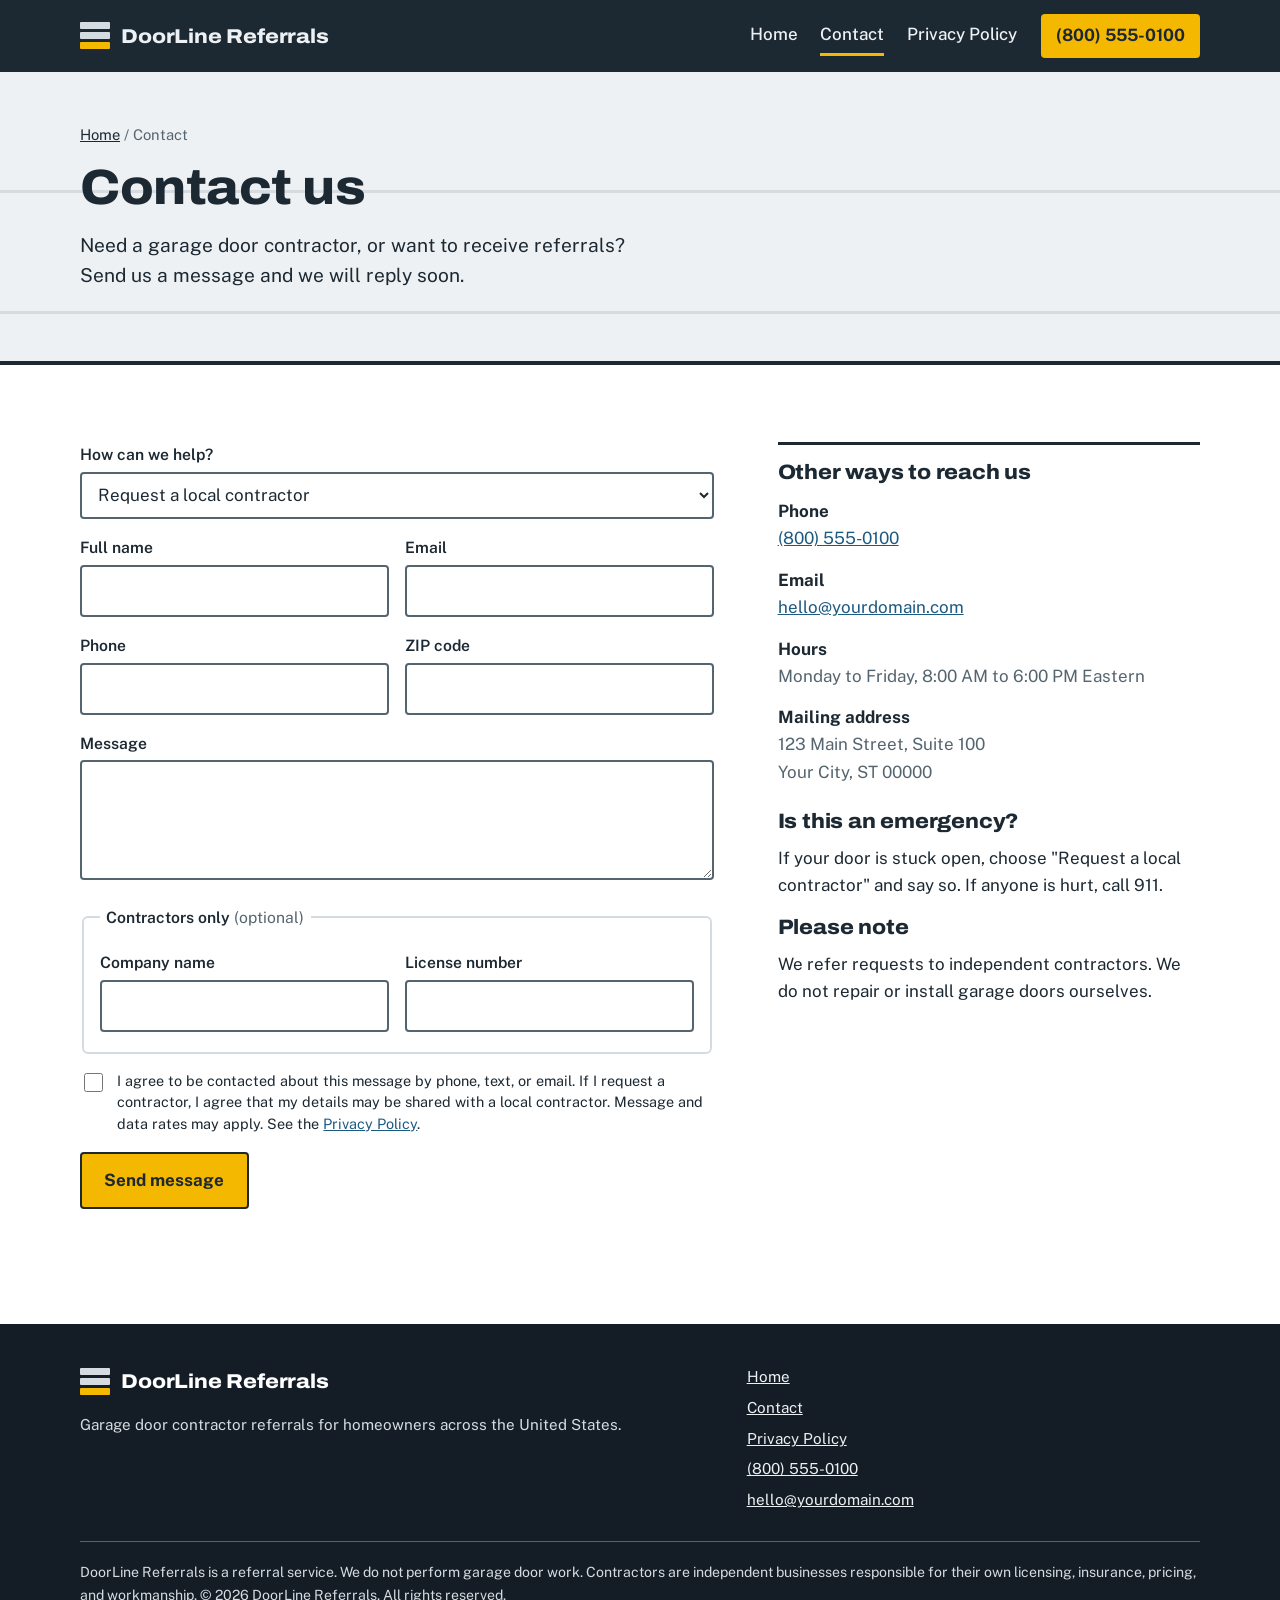
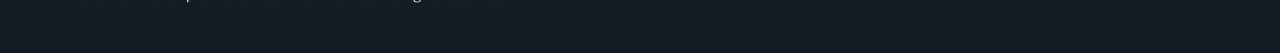
==== contact.html @ 8996b543 "Add files via upload" ====
<!DOCTYPE html>
<html lang="en-US">
<head>
<meta charset="utf-8">
<meta name="viewport" content="width=device-width, initial-scale=1">
<title>Contact DoorLine Referrals | Garage Door Referral Requests</title>
<meta name="description" content="Request a local garage door contractor, join our network as a contractor, or ask a question. Send a message to DoorLine Referrals.">
<link rel="canonical" href="https://www.yourdomain.com/contact.html">
<meta name="robots" content="index, follow, max-image-preview:large">
<meta property="og:type" content="website">
<meta property="og:title" content="Contact DoorLine Referrals">
<meta property="og:description" content="Request a garage door contractor or join our contractor network.">
<meta property="og:url" content="https://www.yourdomain.com/contact.html">
<meta name="theme-color" content="#1c2832">
<link rel="preconnect" href="https://fonts.googleapis.com">
<link rel="preconnect" href="https://fonts.gstatic.com" crossorigin>
<link rel="stylesheet" href="https://fonts.googleapis.com/css2?family=Archivo:wdth,wght@75..125,500..900&family=Public+Sans:wght@400;500;600;700&display=swap">
<link rel="stylesheet" href="styles.css">
<script type="application/ld+json">
{
  "@context": "https://schema.org",
  "@graph": [
    {
      "@type": "Organization",
      "@id": "https://www.yourdomain.com/#organization",
      "name": "DoorLine Referrals",
      "url": "https://www.yourdomain.com/",
      "telephone": "+1-800-555-0100",
      "email": "hello@yourdomain.com",
      "areaServed": { "@type": "Country", "name": "United States" },
      "contactPoint": {
        "@type": "ContactPoint",
        "contactType": "customer service",
        "telephone": "+1-800-555-0100",
        "email": "hello@yourdomain.com",
        "areaServed": "US",
        "availableLanguage": "English"
      }
    },
    {
      "@type": "ContactPage",
      "@id": "https://www.yourdomain.com/contact.html#webpage",
      "url": "https://www.yourdomain.com/contact.html",
      "name": "Contact DoorLine Referrals",
      "description": "Contact page for garage door referral requests and contractor applications.",
      "isPartOf": { "@id": "https://www.yourdomain.com/#website" },
      "about": { "@id": "https://www.yourdomain.com/#organization" },
      "breadcrumb": { "@id": "https://www.yourdomain.com/contact.html#breadcrumb" },
      "inLanguage": "en-US"
    },
    {
      "@type": "BreadcrumbList",
      "@id": "https://www.yourdomain.com/contact.html#breadcrumb",
      "itemListElement": [
        { "@type": "ListItem", "position": 1, "name": "Home", "item": "https://www.yourdomain.com/" },
        { "@type": "ListItem", "position": 2, "name": "Contact", "item": "https://www.yourdomain.com/contact.html" }
      ]
    },
    {
      "@type": "FAQPage",
      "@id": "https://www.yourdomain.com/contact.html#faq",
      "mainEntity": [
        {
          "@type": "Question",
          "name": "How do I request a garage door contractor?",
          "acceptedAnswer": { "@type": "Answer", "text": "Choose Request a local contractor in the form, add your ZIP code and a short note about the problem, and send it. A local contractor will contact you." }
        },
        {
          "@type": "Question",
          "name": "How can a garage door company join your network?",
          "acceptedAnswer": { "@type": "Answer", "text": "Choose Join as a contractor in the form. Share your company name, license details, and the ZIP codes you serve. We will review your details and reply by email." }
        }
      ]
    }
  ]
}
</script>
</head>
<body>
<a class="skip" href="#main">Skip to main content</a>

<header class="site-header">
  <div class="wrap bar">
    <a class="brand" href="index.html" aria-label="DoorLine Referrals home">
      <span class="brand-mark" aria-hidden="true"><i></i><i></i><i></i></span>
      <span class="brand-name">DoorLine Referrals</span>
    </a>
    <nav aria-label="Main">
      <a href="index.html">Home</a>
      <a href="contact.html" aria-current="page">Contact</a>
      <a href="privacy-policy.html">Privacy Policy</a>
    </nav>
    <a class="tel" href="tel:+18005550100">(800) 555-0100</a>
  </div>
</header>

<main id="main">

  <section class="hero small" aria-labelledby="page-title">
    <div class="wrap">
      <p class="crumbs"><a href="index.html">Home</a> / Contact</p>
      <h1 id="page-title">Contact us</h1>
      <p class="lead">Need a garage door contractor, or want to receive referrals? Send us a message and we will reply soon.</p>
    </div>
  </section>

  <section class="section" aria-label="Contact form and details">
    <div class="wrap contact-grid">

      <form id="contact-form" data-form action="https://formspree.io/f/YOUR_FORM_ID" method="POST">
        <input type="hidden" name="form_name" value="Contact page">
        <input type="hidden" name="_subject" value="New message from the contact page">
        <div class="hp" aria-hidden="true"><label>Leave this field empty<input type="text" name="_gotcha" tabindex="-1" autocomplete="off"></label></div>

        <div class="field">
          <label for="topic">How can we help?</label>
          <select id="topic" name="topic" required>
            <option value="homeowner">Request a local contractor</option>
            <option value="contractor">Join as a contractor</option>
            <option value="question">Ask a general question</option>
            <option value="privacy">Privacy request</option>
          </select>
        </div>

        <div class="row">
          <div class="field">
            <label for="c-name">Full name</label>
            <input type="text" id="c-name" name="name" autocomplete="name" required>
          </div>
          <div class="field">
            <label for="c-email">Email</label>
            <input type="email" id="c-email" name="email" autocomplete="email" required>
          </div>
        </div>

        <div class="row">
          <div class="field">
            <label for="c-phone">Phone</label>
            <input type="tel" id="c-phone" name="phone" autocomplete="tel" inputmode="tel" required>
          </div>
          <div class="field">
            <label for="c-zip">ZIP code</label>
            <input type="text" id="c-zip" name="zip" autocomplete="postal-code" inputmode="numeric" pattern="[0-9]{5}" maxlength="5" required>
          </div>
        </div>

        <div class="field">
          <label for="c-msg">Message</label>
          <textarea id="c-msg" name="message" required></textarea>
        </div>

        <fieldset class="field" style="border:2px solid var(--panel);border-radius:6px;padding:1rem 1rem .2rem;margin-bottom:1rem">
          <legend style="padding:0 .4rem">Contractors only <span class="opt">(optional)</span></legend>
          <div class="row">
            <div class="field">
              <label for="c-company">Company name</label>
              <input type="text" id="c-company" name="company" autocomplete="organization">
            </div>
            <div class="field">
              <label for="c-license">License number</label>
              <input type="text" id="c-license" name="license">
            </div>
          </div>
        </fieldset>

        <label class="consent">
          <input type="checkbox" name="consent" value="yes" required>
          <span>I agree to be contacted about this message by phone, text, or email. If I request a contractor, I agree that my details may be shared with a local contractor. Message and data rates may apply. See the <a href="privacy-policy.html">Privacy Policy</a>.</span>
        </label>
        <button class="btn" type="submit">Send message</button>
        <p class="form-status" role="status" aria-live="polite"></p>
      </form>

      <aside class="side" aria-label="Contact details">
        <h2>Other ways to reach us</h2>
        <dl>
          <dt>Phone</dt>
          <dd><a href="tel:+18005550100">(800) 555-0100</a></dd>
          <dt>Email</dt>
          <dd><a href="mailto:hello@yourdomain.com">hello@yourdomain.com</a></dd>
          <dt>Hours</dt>
          <dd>Monday to Friday, 8:00 AM to 6:00 PM Eastern</dd>
          <dt>Mailing address</dt>
          <dd>123 Main Street, Suite 100<br>Your City, ST 00000</dd>
        </dl>
        <h2>Is this an emergency?</h2>
        <p>If your door is stuck open, choose "Request a local contractor" and say so. If anyone is hurt, call 911.</p>
        <h2>Please note</h2>
        <p>We refer requests to independent contractors. We do not repair or install garage doors ourselves.</p>
      </aside>

    </div>
  </section>

</main>

<footer class="site-footer">
  <div class="wrap">
    <div class="foot">
      <div>
        <a class="brand" href="index.html"><span class="brand-mark" aria-hidden="true"><i></i><i></i><i></i></span><span class="brand-name">DoorLine Referrals</span></a>
        <p style="margin-top:1rem">Garage door contractor referrals for homeowners across the United States.</p>
      </div>
      <ul>
        <li><a href="index.html">Home</a></li>
        <li><a href="contact.html">Contact</a></li>
        <li><a href="privacy-policy.html">Privacy Policy</a></li>
        <li><a href="tel:+18005550100">(800) 555-0100</a></li>
        <li><a href="mailto:hello@yourdomain.com">hello@yourdomain.com</a></li>
      </ul>
    </div>
    <p class="disclosure">DoorLine Referrals is a referral service. We do not perform garage door work. Contractors are independent businesses responsible for their own licensing, insurance, pricing, and workmanship. &copy; 2026 DoorLine Referrals. All rights reserved.</p>
  </div>
</footer>

<script src="script.js" defer></script>
</body>
</html>
---- styles.css ----
:root{
  --ink:#1c2832;
  --ink-deep:#141d25;
  --steel:#55656f;
  --panel:#d5dce1;
  --door:#eef1f3;
  --white:#ffffff;
  --signal:#f5b800;
  --signal-hi:#ffc933;
  --blue:#1d5a82;
  --ok:#1f6f4a;
  --err:#a32d2d;
  --f-head:"Archivo","Segoe UI",system-ui,Arial,sans-serif;
  --f-body:"Public Sans","Segoe UI",system-ui,Arial,sans-serif;
  --max:1120px;
}
*,*::before,*::after{box-sizing:border-box}
html{scroll-behavior:smooth}
body{margin:0;font-family:var(--f-body);font-size:1.0625rem;line-height:1.6;color:var(--ink);background:var(--white)}
img,svg{max-width:100%;display:block}
a{color:var(--blue)}
a:hover{color:var(--ink)}
:focus-visible{outline:3px solid var(--signal);outline-offset:3px;box-shadow:0 0 0 5px var(--ink)}
.wrap{width:min(100% - 2.5rem,var(--max));margin-inline:auto}
.skip{position:absolute;left:-999px;top:0;background:var(--signal);color:var(--ink);padding:.6rem 1rem;z-index:20;font-weight:700}
.skip:focus{left:0}

h1,h2,h3{font-family:var(--f-head);font-stretch:108%;line-height:1.08;letter-spacing:-.01em;margin:0 0 .6em;color:var(--ink)}
h1{font-size:clamp(2.35rem,5.2vw,3.9rem);font-weight:800}
h2{font-size:clamp(1.7rem,3.4vw,2.4rem);font-weight:800}
h3{font-size:1.2rem;font-weight:700;letter-spacing:0}
p{margin:0 0 1em;max-width:62ch}

/* header */
.site-header{background:var(--ink);color:var(--door)}
.bar{display:flex;align-items:center;gap:1.5rem;padding-block:.9rem;flex-wrap:wrap}
.brand{display:flex;align-items:center;gap:.7rem;text-decoration:none;color:var(--door);margin-right:auto}
.brand-mark{display:grid;gap:3px;width:30px}
.brand-mark i{display:block;height:7px;background:var(--panel);border-radius:1px}
.brand-mark i:last-child{background:var(--signal)}
.brand-name{font-family:var(--f-head);font-stretch:112%;font-weight:800;font-size:1.25rem;letter-spacing:-.01em}
.site-header nav{display:flex;gap:1.4rem;flex-wrap:wrap}
.site-header nav a{color:var(--door);text-decoration:none;font-weight:500;padding-block:.3rem;border-bottom:3px solid transparent}
.site-header nav a:hover,.site-header nav a[aria-current="page"]{border-bottom-color:var(--signal)}
.tel{color:var(--ink);background:var(--signal);text-decoration:none;font-weight:700;padding:.5rem .95rem;border-radius:4px}
.tel:hover{background:var(--signal-hi);color:var(--ink)}

/* hero: panel seams run behind the content like a closed door */
.hero{background:repeating-linear-gradient(to bottom,var(--door) 0,var(--door) 118px,var(--panel) 118px,var(--panel) 121px);padding-block:clamp(2.5rem,6vw,5rem);border-bottom:4px solid var(--ink)}
.hero-grid{display:grid;grid-template-columns:1.1fr .9fr;gap:clamp(1.8rem,4vw,3.5rem);align-items:center}
.hero h1{margin-bottom:.5em}
.lead{font-size:1.2rem;color:var(--ink);max-width:48ch}
.trust{list-style:none;margin:1.4rem 0 0;padding:0;display:grid;gap:.5rem}
.trust li{padding-left:1.7rem;position:relative;font-weight:500}
.trust li::before{content:"";position:absolute;left:0;top:.45em;width:.95rem;height:.55rem;border-left:3px solid var(--ok);border-bottom:3px solid var(--ok);transform:rotate(-45deg)}

.hero.small{padding-block:clamp(2rem,4vw,3.2rem)}
.hero.small h1{font-size:clamp(2rem,4.4vw,3.1rem);margin-bottom:.3em}

/* quote card with a door that rolls up once on load */
.quote-wrap{position:relative;border-radius:6px;overflow:hidden;background:var(--white);box-shadow:0 0 0 3px var(--ink)}
.quote{padding:1.6rem}
.quote h2{font-size:1.5rem;margin-bottom:.3em}
.quote .hint{font-size:.95rem;color:var(--steel);margin-bottom:1.1rem}
.door{position:absolute;inset:0;z-index:3;display:grid;grid-template-rows:repeat(4,1fr);background:var(--panel);pointer-events:none;animation:roll 1.3s cubic-bezier(.65,0,.35,1) .6s forwards}
.door span{position:relative;border-bottom:3px solid var(--steel);background:linear-gradient(#e8edf0,#cfd7dc)}
.door span:last-child{border-bottom:0}
.door span:last-child::after{content:"";position:absolute;left:50%;bottom:16px;width:48px;height:8px;margin-left:-24px;border-radius:4px;background:var(--steel)}
@keyframes roll{to{transform:translateY(-101%);visibility:hidden}}

/* forms */
.field{margin-bottom:1rem}
.field label,.field legend{display:block;font-weight:600;margin-bottom:.3rem;font-size:.98rem;padding:0}
.field .opt{font-weight:400;color:var(--steel)}
input[type=text],input[type=tel],input[type=email],select,textarea{width:100%;font:inherit;color:var(--ink);background:var(--white);border:2px solid var(--steel);border-radius:4px;padding:.65rem .75rem;min-height:46px}
textarea{min-height:120px;resize:vertical}
input:focus,select:focus,textarea:focus{border-color:var(--ink)}
.row{display:grid;grid-template-columns:1fr 1fr;gap:0 1rem}
.consent{display:grid;grid-template-columns:auto 1fr;gap:.7rem;align-items:start;font-size:.9rem;color:var(--ink);margin:.4rem 0 1.1rem;line-height:1.5}
.consent input{width:1.2rem;height:1.2rem;margin-top:.2rem;accent-color:var(--ink)}
.btn{display:inline-block;font:inherit;font-weight:700;cursor:pointer;color:var(--ink);background:var(--signal);border:2px solid var(--ink);border-radius:4px;padding:.8rem 1.4rem;text-decoration:none;min-height:48px}
.btn:hover{background:var(--signal-hi);color:var(--ink)}
.btn:disabled{opacity:.6;cursor:wait}
.btn.full{width:100%}
.form-status{margin:.9rem 0 0;font-weight:600;min-height:1.4em}
.form-status.ok{color:var(--ok)}
.form-status.err{color:var(--err)}
.hp{position:absolute;left:-9999px;height:0;overflow:hidden}

/* sections */
.section{padding-block:clamp(3rem,6vw,5rem)}
.section.tint{background:var(--door)}
.section-head{margin-bottom:2rem;max-width:60ch}
.section-head p{color:var(--steel)}

.steps{list-style:none;margin:0;padding:0;display:grid;grid-template-columns:repeat(3,1fr);gap:2rem;counter-reset:s}
.steps li{counter-increment:s;position:relative;padding-top:4.2rem;border-top:3px solid var(--ink)}
.steps li::before{content:counter(s);position:absolute;top:1rem;left:0;width:2.6rem;height:2.6rem;border-radius:50%;background:var(--ink);color:var(--signal);font-family:var(--f-head);font-weight:800;font-size:1.2rem;display:grid;place-items:center}
.steps p{color:var(--steel)}

.svc{display:grid;grid-template-columns:1fr 1fr;gap:0 3rem;margin:0}
.svc div{border-top:2px solid var(--ink);padding:1rem 0 1.2rem}
.svc dt{font-family:var(--f-head);font-stretch:106%;font-weight:700;font-size:1.2rem;margin-bottom:.25rem}
.svc dd{margin:0;color:var(--steel);max-width:44ch}

.split{display:grid;grid-template-columns:1fr 1fr;gap:clamp(2rem,5vw,4rem);align-items:start}
.checks{list-style:none;margin:0;padding:0;display:grid;gap:1rem}
.checks li{padding-left:1.1rem;border-left:4px solid var(--signal)}
.checks strong{display:block;font-family:var(--f-head);font-stretch:106%}
.checks span{color:var(--steel)}

.warn{background:var(--ink);color:var(--door);padding:1.6rem;border-radius:6px;border-left:8px solid var(--signal)}
.warn h3{color:var(--white);margin-bottom:.4rem}
.warn p{margin:0;max-width:none}

.pro-band{background:var(--ink);color:var(--door);padding-block:clamp(2.6rem,5vw,4rem)}
.pro-band h2{color:var(--white)}
.pro-band p{color:var(--panel)}
.pro-band .grid{display:grid;grid-template-columns:1.4fr auto;gap:2rem;align-items:center}

.faq{max-width:780px}
.faq details{border-top:2px solid var(--ink);padding:1rem 0}
.faq details:last-child{border-bottom:2px solid var(--ink)}
.faq summary{cursor:pointer;font-family:var(--f-head);font-stretch:104%;font-weight:700;font-size:1.15rem;list-style:none;display:flex;justify-content:space-between;gap:1rem}
.faq summary::-webkit-details-marker{display:none}
.faq summary::after{content:"+";font-size:1.5rem;line-height:1;color:var(--blue)}
.faq details[open] summary::after{content:"\2212"}
.faq details p{margin:.7rem 0 0;color:var(--steel)}

/* contact + legal */
.contact-grid{display:grid;grid-template-columns:1.2fr .8fr;gap:clamp(2rem,5vw,4rem);align-items:start}
.side{border-top:3px solid var(--ink);padding-top:1rem}
.side h2{font-size:1.3rem}
.side dl{margin:0 0 1.5rem}
.side dt{font-weight:700;margin-top:.9rem}
.side dd{margin:0;color:var(--steel)}
.legal{max-width:760px}
.legal h2{font-size:1.5rem;margin-top:2.2rem}
.legal ul{padding-left:1.2rem;margin:0 0 1em}
.legal li{margin-bottom:.4rem}
.updated{color:var(--steel);font-weight:500}
.crumbs{font-size:.92rem;margin-bottom:.9rem;color:var(--steel)}
.crumbs a{color:var(--ink)}

/* footer */
.site-footer{background:var(--ink-deep);color:var(--panel);padding-block:2.6rem 2rem;font-size:.95rem}
.foot{display:grid;grid-template-columns:1.4fr 1fr;gap:2rem}
.site-footer a{color:var(--door)}
.site-footer ul{list-style:none;margin:0;padding:0;display:grid;gap:.4rem}
.site-footer .brand-name{color:var(--white)}
.disclosure{border-top:1px solid var(--steel);margin-top:1.8rem;padding-top:1.2rem;font-size:.88rem;max-width:none}

@media (max-width:860px){
  .hero-grid,.split,.contact-grid,.foot,.pro-band .grid{grid-template-columns:1fr}
  .steps{grid-template-columns:1fr}
  .svc{grid-template-columns:1fr}
}
@media (max-width:520px){
  .row{grid-template-columns:1fr}
  .tel{order:3;width:100%;text-align:center}
}
@media (prefers-reduced-motion:reduce){
  html{scroll-behavior:auto}
  .door{display:none}
}
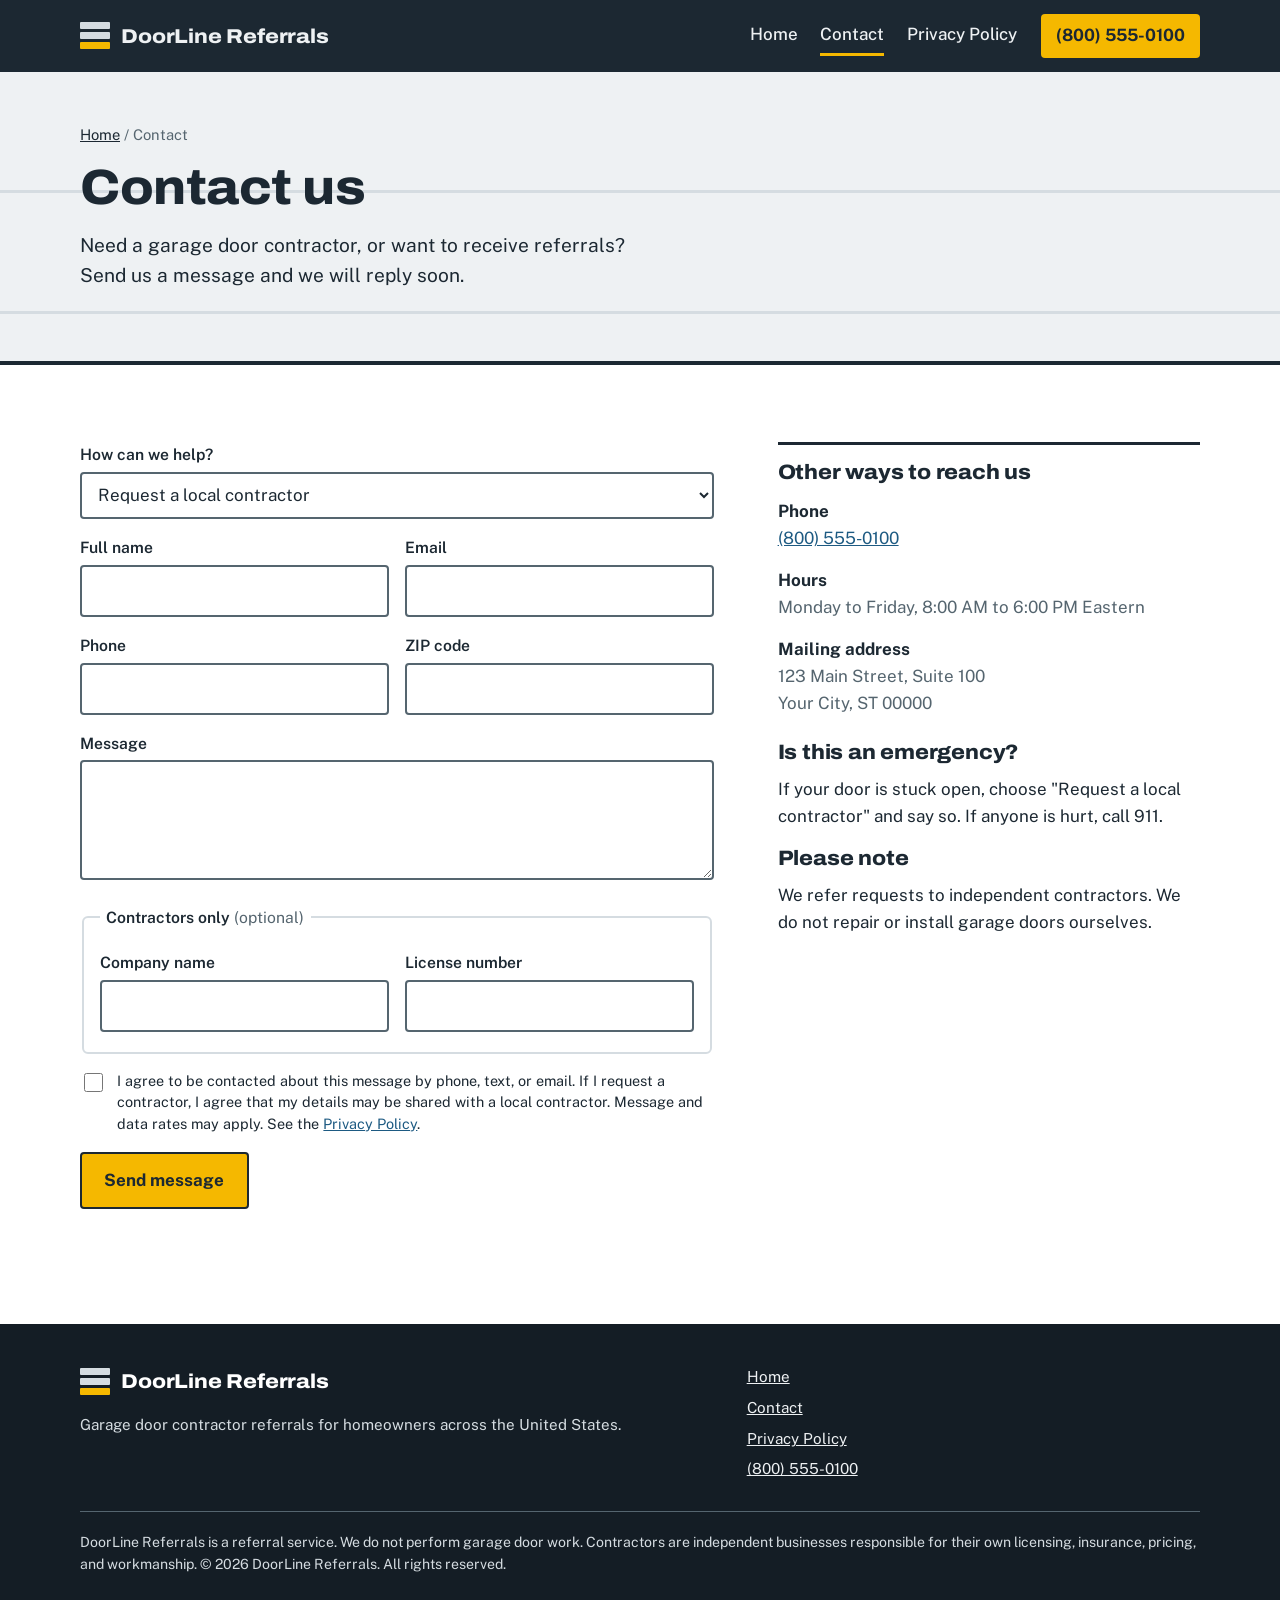
==== commit fda25037: "Update contact.html" ====
--- a/contact.html
+++ b/contact.html
@@ -5,12 +5,12 @@
 <meta name="viewport" content="width=device-width, initial-scale=1">
 <title>Contact DoorLine Referrals | Garage Door Referral Requests</title>
 <meta name="description" content="Request a local garage door contractor, join our network as a contractor, or ask a question. Send a message to DoorLine Referrals.">
-<link rel="canonical" href="https://www.yourdomain.com/contact.html">
+<link rel="canonical" href="https://moderngaragedoors.pages.dev/contact">
 <meta name="robots" content="index, follow, max-image-preview:large">
 <meta property="og:type" content="website">
 <meta property="og:title" content="Contact DoorLine Referrals">
 <meta property="og:description" content="Request a garage door contractor or join our contractor network.">
-<meta property="og:url" content="https://www.yourdomain.com/contact.html">
+<meta property="og:url" content="https://moderngaragedoors.pages.dev/contact">
 <meta name="theme-color" content="#1c2832">
 <link rel="preconnect" href="https://fonts.googleapis.com">
 <link rel="preconnect" href="https://fonts.gstatic.com" crossorigin>
@@ -22,43 +22,41 @@
   "@graph": [
     {
       "@type": "Organization",
-      "@id": "https://www.yourdomain.com/#organization",
+      "@id": "https://moderngaragedoors.pages.dev/#organization",
       "name": "DoorLine Referrals",
-      "url": "https://www.yourdomain.com/",
+      "url": "https://moderngaragedoors.pages.dev/",
       "telephone": "+1-800-555-0100",
-      "email": "hello@yourdomain.com",
       "areaServed": { "@type": "Country", "name": "United States" },
       "contactPoint": {
         "@type": "ContactPoint",
         "contactType": "customer service",
         "telephone": "+1-800-555-0100",
-        "email": "hello@yourdomain.com",
         "areaServed": "US",
         "availableLanguage": "English"
       }
     },
     {
       "@type": "ContactPage",
-      "@id": "https://www.yourdomain.com/contact.html#webpage",
-      "url": "https://www.yourdomain.com/contact.html",
+      "@id": "https://moderngaragedoors.pages.dev/contact#webpage",
+      "url": "https://moderngaragedoors.pages.dev/contact",
       "name": "Contact DoorLine Referrals",
       "description": "Contact page for garage door referral requests and contractor applications.",
-      "isPartOf": { "@id": "https://www.yourdomain.com/#website" },
-      "about": { "@id": "https://www.yourdomain.com/#organization" },
-      "breadcrumb": { "@id": "https://www.yourdomain.com/contact.html#breadcrumb" },
+      "isPartOf": { "@id": "https://moderngaragedoors.pages.dev/#website" },
+      "about": { "@id": "https://moderngaragedoors.pages.dev/#organization" },
+      "breadcrumb": { "@id": "https://moderngaragedoors.pages.dev/contact#breadcrumb" },
       "inLanguage": "en-US"
     },
     {
       "@type": "BreadcrumbList",
-      "@id": "https://www.yourdomain.com/contact.html#breadcrumb",
+      "@id": "https://moderngaragedoors.pages.dev/contact#breadcrumb",
       "itemListElement": [
-        { "@type": "ListItem", "position": 1, "name": "Home", "item": "https://www.yourdomain.com/" },
-        { "@type": "ListItem", "position": 2, "name": "Contact", "item": "https://www.yourdomain.com/contact.html" }
+        { "@type": "ListItem", "position": 1, "name": "Home", "item": "https://moderngaragedoors.pages.dev/" },
+        { "@type": "ListItem", "position": 2, "name": "Contact", "item": "https://moderngaragedoors.pages.dev/contact" }
       ]
     },
     {
       "@type": "FAQPage",
-      "@id": "https://www.yourdomain.com/contact.html#faq",
+      "@id": "https://moderngaragedoors.pages.dev/contact#faq",
       "mainEntity": [
         {
           "@type": "Question",
@@ -176,8 +174,6 @@
         <dl>
           <dt>Phone</dt>
           <dd><a href="tel:+18005550100">(800) 555-0100</a></dd>
-          <dt>Email</dt>
-          <dd><a href="mailto:hello@yourdomain.com">hello@yourdomain.com</a></dd>
           <dt>Hours</dt>
           <dd>Monday to Friday, 8:00 AM to 6:00 PM Eastern</dd>
           <dt>Mailing address</dt>
@@ -206,7 +202,6 @@
         <li><a href="contact.html">Contact</a></li>
         <li><a href="privacy-policy.html">Privacy Policy</a></li>
         <li><a href="tel:+18005550100">(800) 555-0100</a></li>
-        <li><a href="mailto:hello@yourdomain.com">hello@yourdomain.com</a></li>
       </ul>
     </div>
     <p class="disclosure">DoorLine Referrals is a referral service. We do not perform garage door work. Contractors are independent businesses responsible for their own licensing, insurance, pricing, and workmanship. &copy; 2026 DoorLine Referrals. All rights reserved.</p>
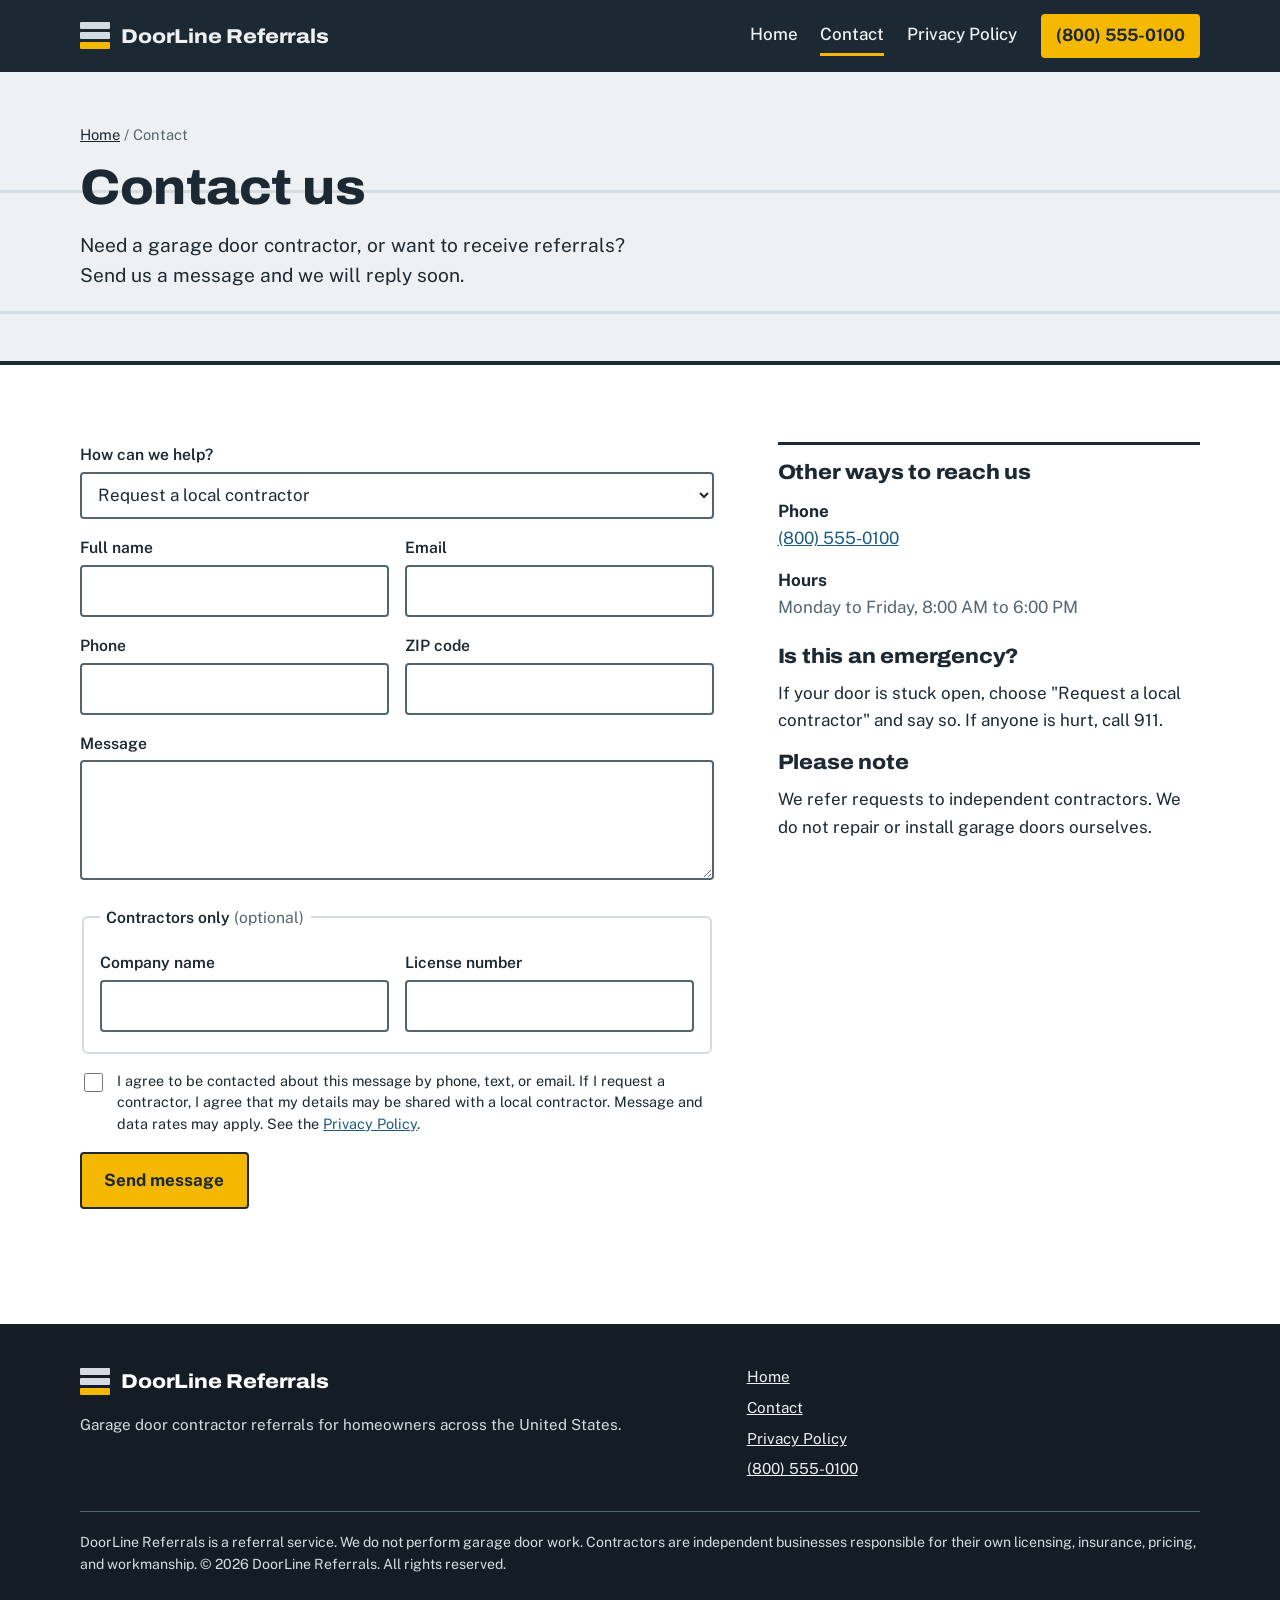
==== commit 62cea7c8: "Update contact.html" ====
--- a/contact.html
+++ b/contact.html
@@ -175,10 +175,8 @@
           <dt>Phone</dt>
           <dd><a href="tel:+18005550100">(800) 555-0100</a></dd>
           <dt>Hours</dt>
-          <dd>Monday to Friday, 8:00 AM to 6:00 PM Eastern</dd>
-          <dt>Mailing address</dt>
-          <dd>123 Main Street, Suite 100<br>Your City, ST 00000</dd>
-        </dl>
+          <dd>Monday to Friday, 8:00 AM to 6:00 PM</dd>
+                  </dl>
         <h2>Is this an emergency?</h2>
         <p>If your door is stuck open, choose "Request a local contractor" and say so. If anyone is hurt, call 911.</p>
         <h2>Please note</h2>
--- a/styles.css
+++ b/styles.css
@@ -163,3 +163,11 @@
   html{scroll-behavior:auto}
   .door{display:none}
 }
+
+/* call card behind the shutter (replaces the homepage form) */
+.callcard .btn,.callcard .btn-alt{display:block;text-align:center}
+.btn-alt{font:inherit;font-weight:700;color:var(--ink);background:var(--white);border:2px solid var(--ink);border-radius:4px;padding:.8rem 1.4rem;text-decoration:none;min-height:48px;margin-top:.7rem}
+.btn-alt:hover{background:var(--door);color:var(--ink)}
+.btn-alt.full{width:100%}
+.next{list-style:none;margin:1.4rem 0 0;padding:1.1rem 0 0;border-top:2px solid var(--panel);display:grid;gap:.5rem;font-weight:500}
+.next li{padding-left:1.1rem;border-left:4px solid var(--signal)}
